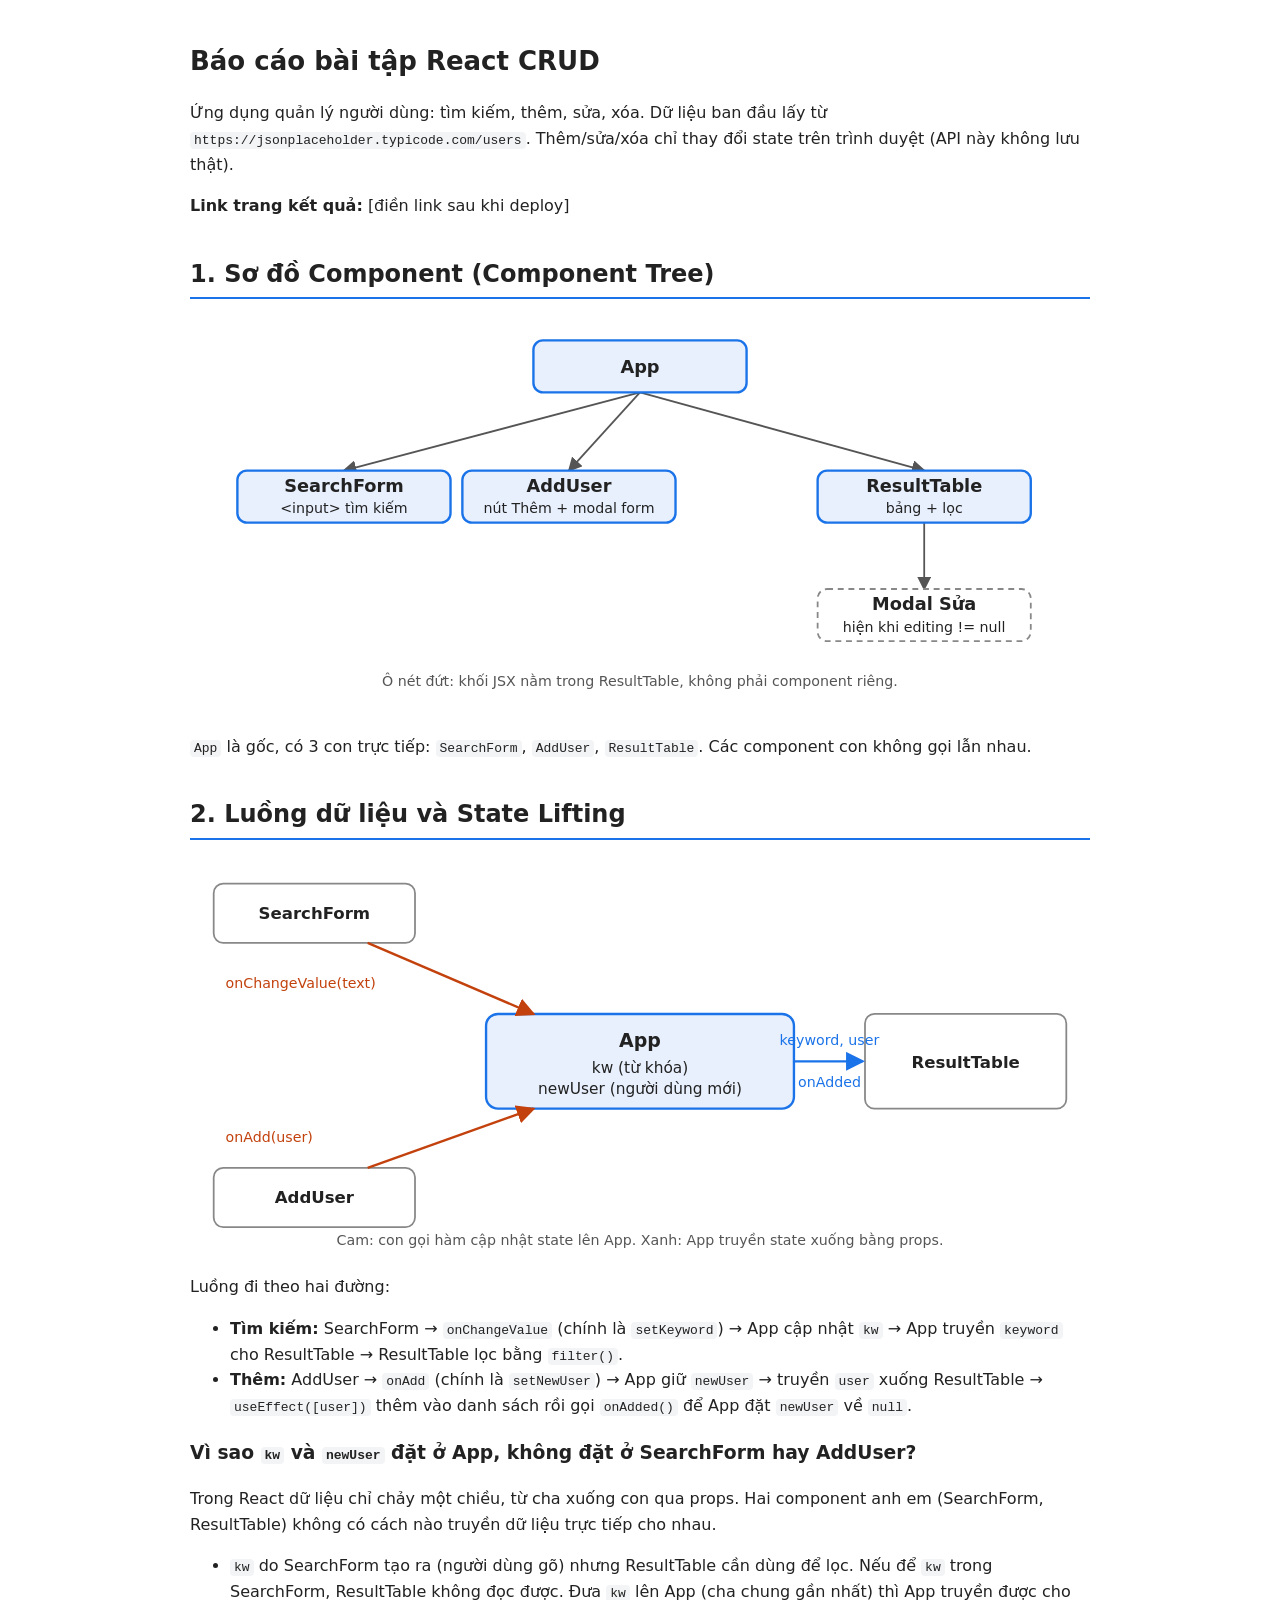
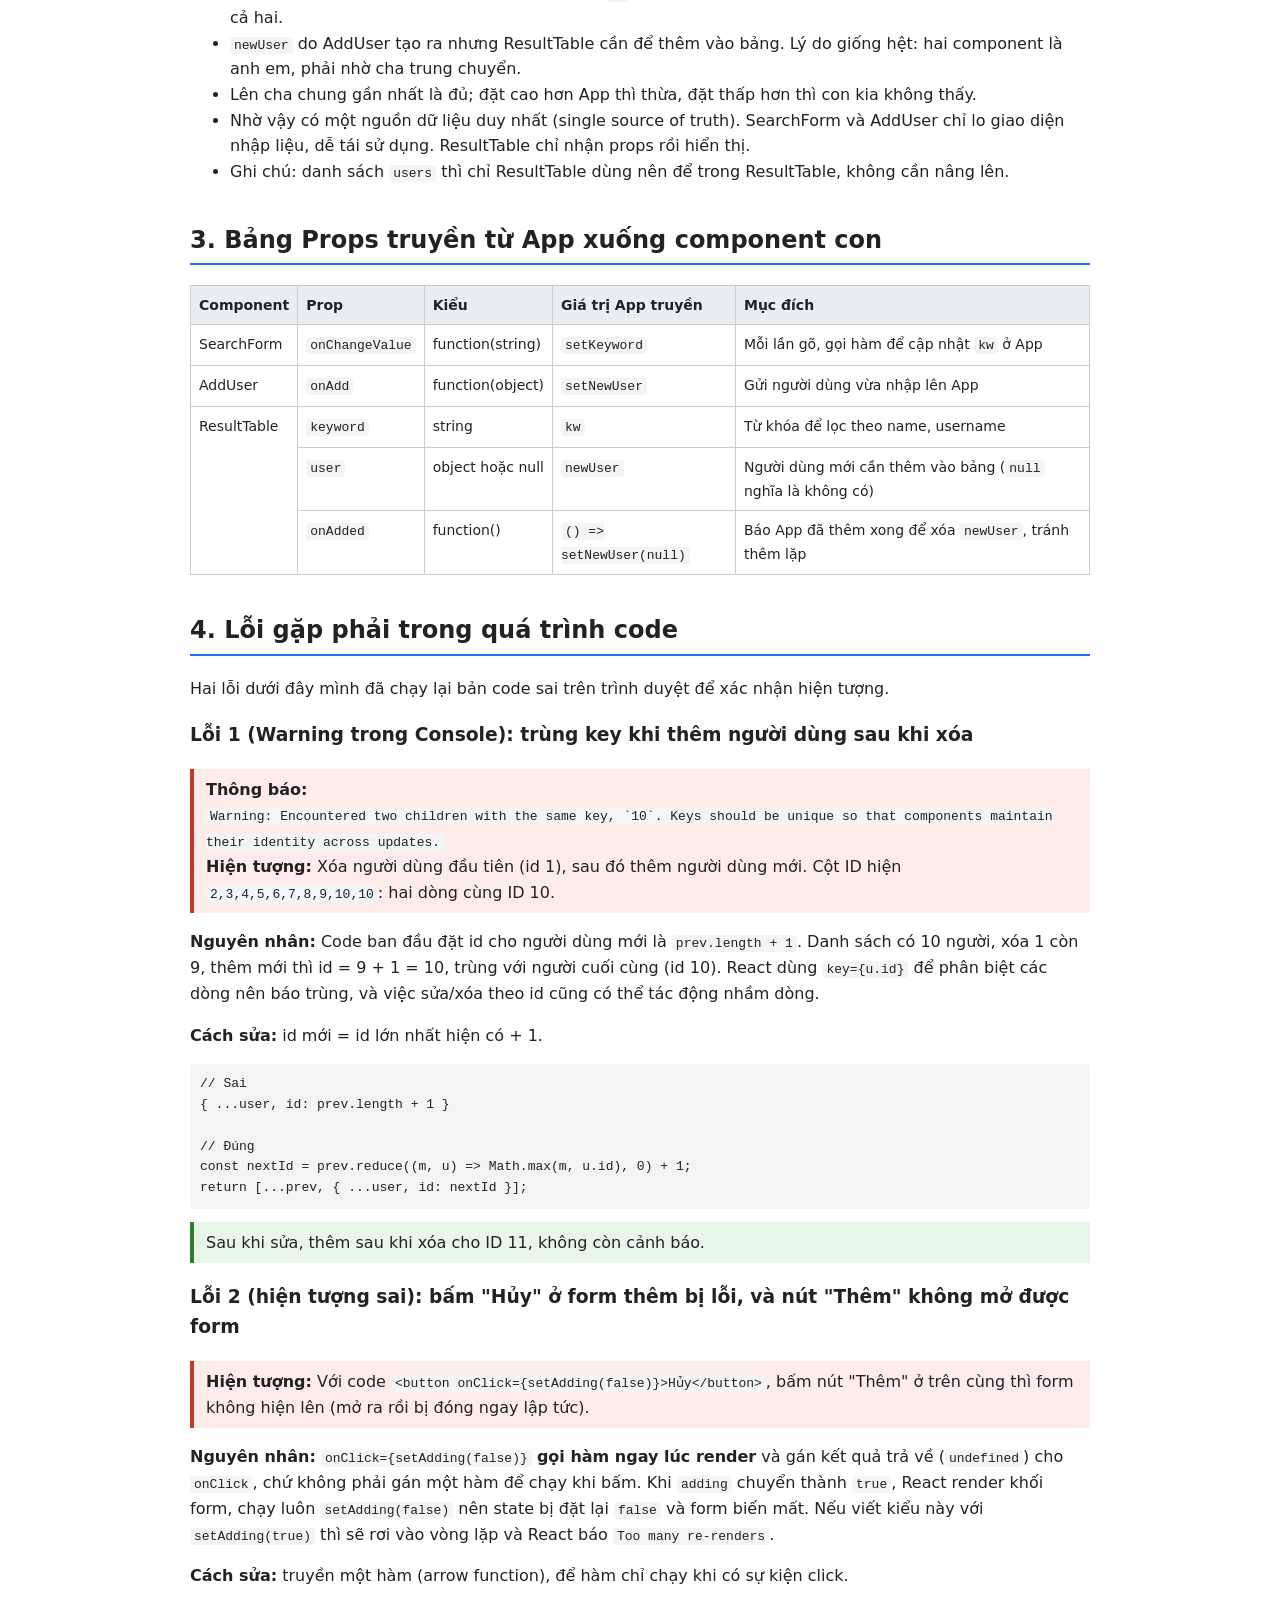
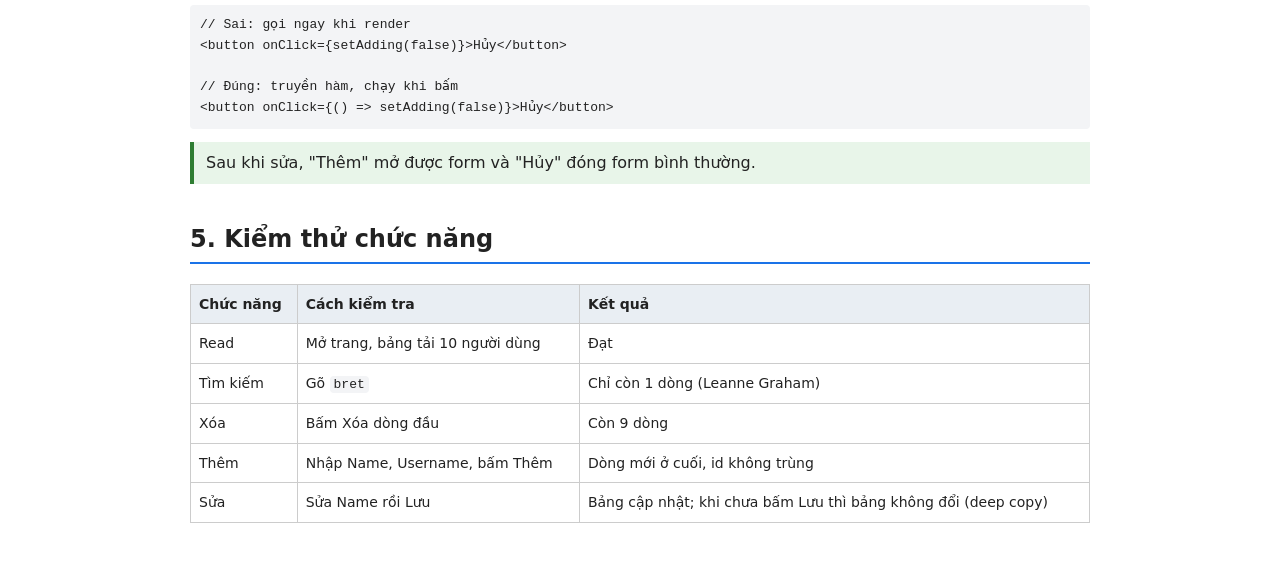
==== report.html @ 2c555ed7 "React CRUD exercise" ====
<!DOCTYPE html>
<html lang="vi">
<head>
  <meta charset="UTF-8" />
  <meta name="viewport" content="width=device-width, initial-scale=1" />
  <title>Báo cáo bài tập React CRUD</title>
  <style>
    body { font-family: system-ui, Arial, sans-serif; max-width: 900px; margin: 0 auto; padding: 24px 16px 60px; line-height: 1.6; color: #222; background: #fff; }
    h1 { font-size: 26px; } h2 { margin-top: 36px; border-bottom: 2px solid #1a73e8; padding-bottom: 4px; }
    table { border-collapse: collapse; width: 100%; margin: 12px 0; font-size: 14px; }
    th, td { border: 1px solid #ccc; padding: 8px; text-align: left; vertical-align: top; }
    th { background: #e9eef3; }
    code, pre { background: #f3f4f6; border-radius: 4px; font-family: Consolas, monospace; font-size: 13px; }
    code { padding: 1px 4px; } pre { padding: 10px; overflow-x: auto; }
    .err { background: #fdecea; border-left: 4px solid #c0392b; padding: 8px 12px; }
    .ok { background: #e8f5e9; border-left: 4px solid #2e7d32; padding: 8px 12px; }
    svg { max-width: 100%; height: auto; }
    svg text { font-family: system-ui, Arial, sans-serif; }
  </style>
</head>
<body>
  <h1>Báo cáo bài tập React CRUD</h1>
  <p>Ứng dụng quản lý người dùng: tìm kiếm, thêm, sửa, xóa. Dữ liệu ban đầu lấy từ
    <code>https://jsonplaceholder.typicode.com/users</code>. Thêm/sửa/xóa chỉ thay đổi state trên trình duyệt (API này không lưu thật).</p>
  <p><b>Link trang kết quả:</b> <span id="app-link">[điền link sau khi deploy]</span></p>

  <h2>1. Sơ đồ Component (Component Tree)</h2>
  <svg viewBox="0 0 760 330" role="img" aria-label="Cây component">
    <defs><marker id="a" markerWidth="8" markerHeight="8" refX="7" refY="4" orient="auto"><path d="M0,0 L8,4 L0,8 z" fill="#555"/></marker></defs>
    <g stroke="#555" stroke-width="1.5" fill="none" marker-end="url(#a)">
      <line x1="380" y1="62" x2="130" y2="128"/><line x1="380" y1="62" x2="320" y2="128"/><line x1="380" y1="62" x2="620" y2="128"/>
      <line x1="620" y1="172" x2="620" y2="228"/>
    </g>
    <g stroke="#1a73e8" stroke-width="2" fill="#e8f0fe">
      <rect x="290" y="18" width="180" height="44" rx="8"/>
      <rect x="40" y="128" width="180" height="44" rx="8"/>
      <rect x="230" y="128" width="180" height="44" rx="8"/>
      <rect x="530" y="128" width="180" height="44" rx="8"/>
    </g>
    <rect x="530" y="228" width="180" height="44" rx="8" fill="#fff" stroke="#888" stroke-width="1.5" stroke-dasharray="5 4"/>
    <g font-size="15" text-anchor="middle" fill="#222">
      <text x="380" y="46" font-weight="700">App</text>
      <text x="130" y="146" font-weight="700">SearchForm</text><text x="130" y="164" font-size="12">&lt;input&gt; tìm kiếm</text>
      <text x="320" y="146" font-weight="700">AddUser</text><text x="320" y="164" font-size="12">nút Thêm + modal form</text>
      <text x="620" y="146" font-weight="700">ResultTable</text><text x="620" y="164" font-size="12">bảng + lọc</text>
      <text x="620" y="246" font-weight="700">Modal Sửa</text><text x="620" y="264" font-size="12">hiện khi editing != null</text>
    </g>
    <text x="380" y="310" font-size="12" text-anchor="middle" fill="#555">Ô nét đứt: khối JSX nằm trong ResultTable, không phải component riêng.</text>
  </svg>
  <p><code>App</code> là gốc, có 3 con trực tiếp: <code>SearchForm</code>, <code>AddUser</code>, <code>ResultTable</code>.
    Các component con không gọi lẫn nhau.</p>

  <h2>2. Luồng dữ liệu và State Lifting</h2>
  <svg viewBox="0 0 760 330" role="img" aria-label="Luồng dữ liệu">
    <defs><marker id="b" markerWidth="8" markerHeight="8" refX="7" refY="4" orient="auto"><path d="M0,0 L8,4 L0,8 z" fill="#c2410c"/></marker>
      <marker id="c" markerWidth="8" markerHeight="8" refX="7" refY="4" orient="auto"><path d="M0,0 L8,4 L0,8 z" fill="#1a73e8"/></marker></defs>
    <rect x="250" y="130" width="260" height="80" rx="10" fill="#e8f0fe" stroke="#1a73e8" stroke-width="2"/>
    <g text-anchor="middle" fill="#222">
      <text x="380" y="158" font-size="16" font-weight="700">App</text>
      <text x="380" y="180" font-size="13">kw (từ khóa)</text>
      <text x="380" y="198" font-size="13">newUser (người dùng mới)</text>
    </g>
    <g fill="#fff" stroke="#888" stroke-width="1.5">
      <rect x="20" y="20" width="170" height="50" rx="8"/><rect x="20" y="260" width="170" height="50" rx="8"/><rect x="570" y="130" width="170" height="80" rx="8"/>
    </g>
    <g text-anchor="middle" font-size="14" font-weight="700" fill="#222">
      <text x="105" y="50">SearchForm</text><text x="105" y="290">AddUser</text><text x="655" y="176">ResultTable</text>
    </g>
    <g stroke="#c2410c" stroke-width="2" fill="none" marker-end="url(#b)">
      <path d="M150,70 L290,130"/><path d="M150,260 L290,210"/>
    </g>
    <g stroke="#1a73e8" stroke-width="2" fill="none" marker-end="url(#c)"><path d="M510,170 L568,170"/></g>
    <g font-size="12" fill="#c2410c"><text x="30" y="108">onChangeValue(text)</text><text x="30" y="238">onAdd(user)</text></g>
    <g font-size="12" fill="#1a73e8" text-anchor="middle"><text x="540" y="156">keyword, user</text><text x="540" y="192">onAdded</text></g>
    <text x="380" y="325" font-size="12" text-anchor="middle" fill="#555">Cam: con gọi hàm cập nhật state lên App. Xanh: App truyền state xuống bằng props.</text>
  </svg>
  <p>Luồng đi theo hai đường:</p>
  <ul>
    <li><b>Tìm kiếm:</b> SearchForm → <code>onChangeValue</code> (chính là <code>setKeyword</code>) → App cập nhật <code>kw</code> → App truyền <code>keyword</code> cho ResultTable → ResultTable lọc bằng <code>filter()</code>.</li>
    <li><b>Thêm:</b> AddUser → <code>onAdd</code> (chính là <code>setNewUser</code>) → App giữ <code>newUser</code> → truyền <code>user</code> xuống ResultTable → <code>useEffect([user])</code> thêm vào danh sách rồi gọi <code>onAdded()</code> để App đặt <code>newUser</code> về <code>null</code>.</li>
  </ul>

  <h3>Vì sao <code>kw</code> và <code>newUser</code> đặt ở App, không đặt ở SearchForm hay AddUser?</h3>
  <p>Trong React dữ liệu chỉ chảy một chiều, từ cha xuống con qua props. Hai component anh em (SearchForm, ResultTable) không có cách nào truyền dữ liệu trực tiếp cho nhau.</p>
  <ul>
    <li><code>kw</code> do SearchForm tạo ra (người dùng gõ) nhưng ResultTable cần dùng để lọc. Nếu để <code>kw</code> trong SearchForm, ResultTable không đọc được. Đưa <code>kw</code> lên App (cha chung gần nhất) thì App truyền được cho cả hai.</li>
    <li><code>newUser</code> do AddUser tạo ra nhưng ResultTable cần để thêm vào bảng. Lý do giống hệt: hai component là anh em, phải nhờ cha trung chuyển.</li>
    <li>Lên cha chung gần nhất là đủ; đặt cao hơn App thì thừa, đặt thấp hơn thì con kia không thấy.</li>
    <li>Nhờ vậy có một nguồn dữ liệu duy nhất (single source of truth). SearchForm và AddUser chỉ lo giao diện nhập liệu, dễ tái sử dụng. ResultTable chỉ nhận props rồi hiển thị.</li>
    <li>Ghi chú: danh sách <code>users</code> thì chỉ ResultTable dùng nên để trong ResultTable, không cần nâng lên.</li>
  </ul>

  <h2>3. Bảng Props truyền từ App xuống component con</h2>
  <table>
    <thead><tr><th>Component</th><th>Prop</th><th>Kiểu</th><th>Giá trị App truyền</th><th>Mục đích</th></tr></thead>
    <tbody>
      <tr><td>SearchForm</td><td><code>onChangeValue</code></td><td>function(string)</td><td><code>setKeyword</code></td><td>Mỗi lần gõ, gọi hàm để cập nhật <code>kw</code> ở App</td></tr>
      <tr><td>AddUser</td><td><code>onAdd</code></td><td>function(object)</td><td><code>setNewUser</code></td><td>Gửi người dùng vừa nhập lên App</td></tr>
      <tr><td rowspan="3">ResultTable</td><td><code>keyword</code></td><td>string</td><td><code>kw</code></td><td>Từ khóa để lọc theo name, username</td></tr>
      <tr><td><code>user</code></td><td>object hoặc null</td><td><code>newUser</code></td><td>Người dùng mới cần thêm vào bảng (<code>null</code> nghĩa là không có)</td></tr>
      <tr><td><code>onAdded</code></td><td>function()</td><td><code>() =&gt; setNewUser(null)</code></td><td>Báo App đã thêm xong để xóa <code>newUser</code>, tránh thêm lặp</td></tr>
    </tbody>
  </table>

  <h2>4. Lỗi gặp phải trong quá trình code</h2>
  <p>Hai lỗi dưới đây mình đã chạy lại bản code sai trên trình duyệt để xác nhận hiện tượng.</p>

  <h3>Lỗi 1 (Warning trong Console): trùng key khi thêm người dùng sau khi xóa</h3>
  <div class="err"><b>Thông báo:</b><br>
    <code>Warning: Encountered two children with the same key, `10`. Keys should be unique so that components maintain their identity across updates.</code><br>
    <b>Hiện tượng:</b> Xóa người dùng đầu tiên (id 1), sau đó thêm người dùng mới. Cột ID hiện <code>2,3,4,5,6,7,8,9,10,10</code>: hai dòng cùng ID 10.</div>
  <p><b>Nguyên nhân:</b> Code ban đầu đặt id cho người dùng mới là <code>prev.length + 1</code>. Danh sách có 10 người, xóa 1 còn 9, thêm mới thì id = 9 + 1 = 10, trùng với người cuối cùng (id 10). React dùng <code>key={u.id}</code> để phân biệt các dòng nên báo trùng, và việc sửa/xóa theo id cũng có thể tác động nhầm dòng.</p>
  <p><b>Cách sửa:</b> id mới = id lớn nhất hiện có + 1.</p>
<pre>// Sai
{ ...user, id: prev.length + 1 }

// Đúng
const nextId = prev.reduce((m, u) =&gt; Math.max(m, u.id), 0) + 1;
return [...prev, { ...user, id: nextId }];</pre>
  <div class="ok">Sau khi sửa, thêm sau khi xóa cho ID 11, không còn cảnh báo.</div>

  <h3>Lỗi 2 (hiện tượng sai): bấm "Hủy" ở form thêm bị lỗi, và nút "Thêm" không mở được form</h3>
  <div class="err"><b>Hiện tượng:</b> Với code <code>&lt;button onClick={setAdding(false)}&gt;Hủy&lt;/button&gt;</code>, bấm nút "Thêm" ở trên cùng thì form không hiện lên (mở ra rồi bị đóng ngay lập tức).</div>
  <p><b>Nguyên nhân:</b> <code>onClick={setAdding(false)}</code> <b>gọi hàm ngay lúc render</b> và gán kết quả trả về (<code>undefined</code>) cho <code>onClick</code>, chứ không phải gán một hàm để chạy khi bấm. Khi <code>adding</code> chuyển thành <code>true</code>, React render khối form, chạy luôn <code>setAdding(false)</code> nên state bị đặt lại <code>false</code> và form biến mất. Nếu viết kiểu này với <code>setAdding(true)</code> thì sẽ rơi vào vòng lặp và React báo <code>Too many re-renders</code>.</p>
  <p><b>Cách sửa:</b> truyền một hàm (arrow function), để hàm chỉ chạy khi có sự kiện click.</p>
<pre>// Sai: gọi ngay khi render
&lt;button onClick={setAdding(false)}&gt;Hủy&lt;/button&gt;

// Đúng: truyền hàm, chạy khi bấm
&lt;button onClick={() =&gt; setAdding(false)}&gt;Hủy&lt;/button&gt;</pre>
  <div class="ok">Sau khi sửa, "Thêm" mở được form và "Hủy" đóng form bình thường.</div>

  <h2>5. Kiểm thử chức năng</h2>
  <table>
    <thead><tr><th>Chức năng</th><th>Cách kiểm tra</th><th>Kết quả</th></tr></thead>
    <tbody>
      <tr><td>Read</td><td>Mở trang, bảng tải 10 người dùng</td><td>Đạt</td></tr>
      <tr><td>Tìm kiếm</td><td>Gõ <code>bret</code></td><td>Chỉ còn 1 dòng (Leanne Graham)</td></tr>
      <tr><td>Xóa</td><td>Bấm Xóa dòng đầu</td><td>Còn 9 dòng</td></tr>
      <tr><td>Thêm</td><td>Nhập Name, Username, bấm Thêm</td><td>Dòng mới ở cuối, id không trùng</td></tr>
      <tr><td>Sửa</td><td>Sửa Name rồi Lưu</td><td>Bảng cập nhật; khi chưa bấm Lưu thì bảng không đổi (deep copy)</td></tr>
    </tbody>
  </table>
</body>
</html>
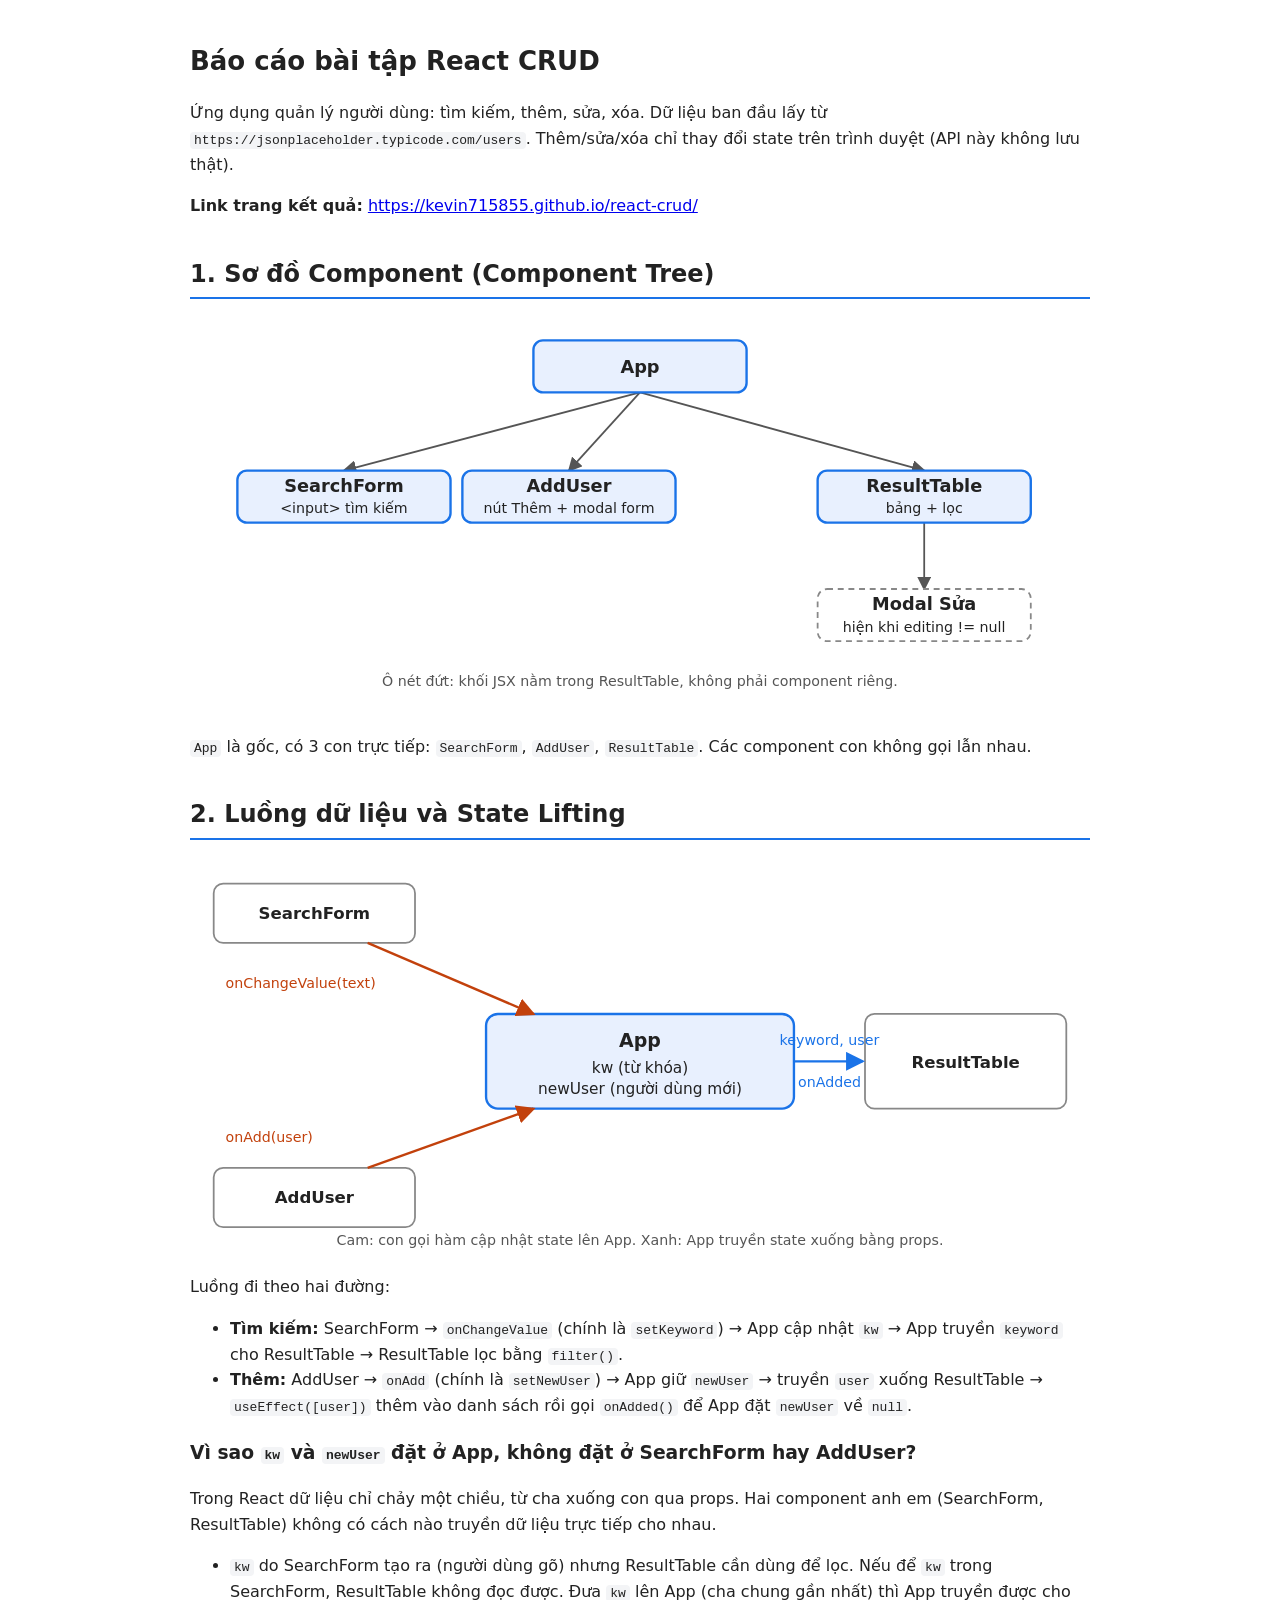
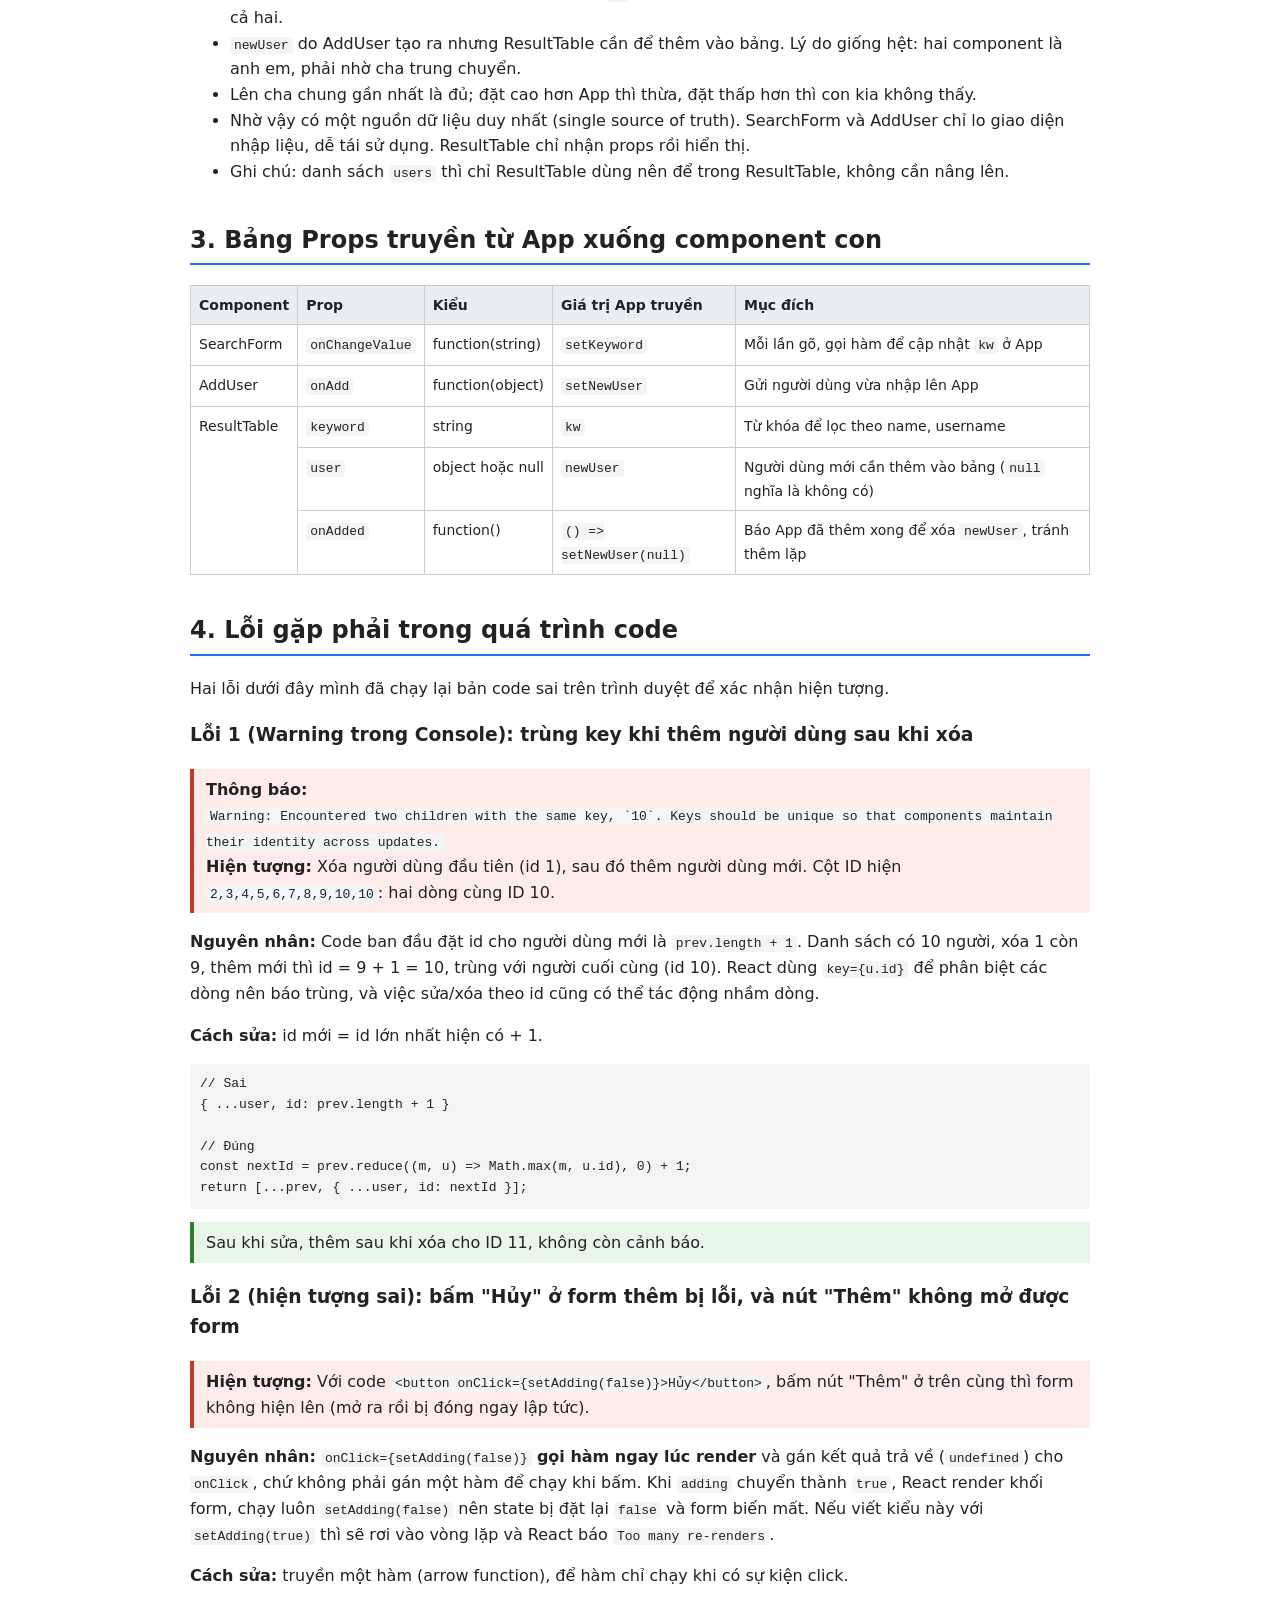
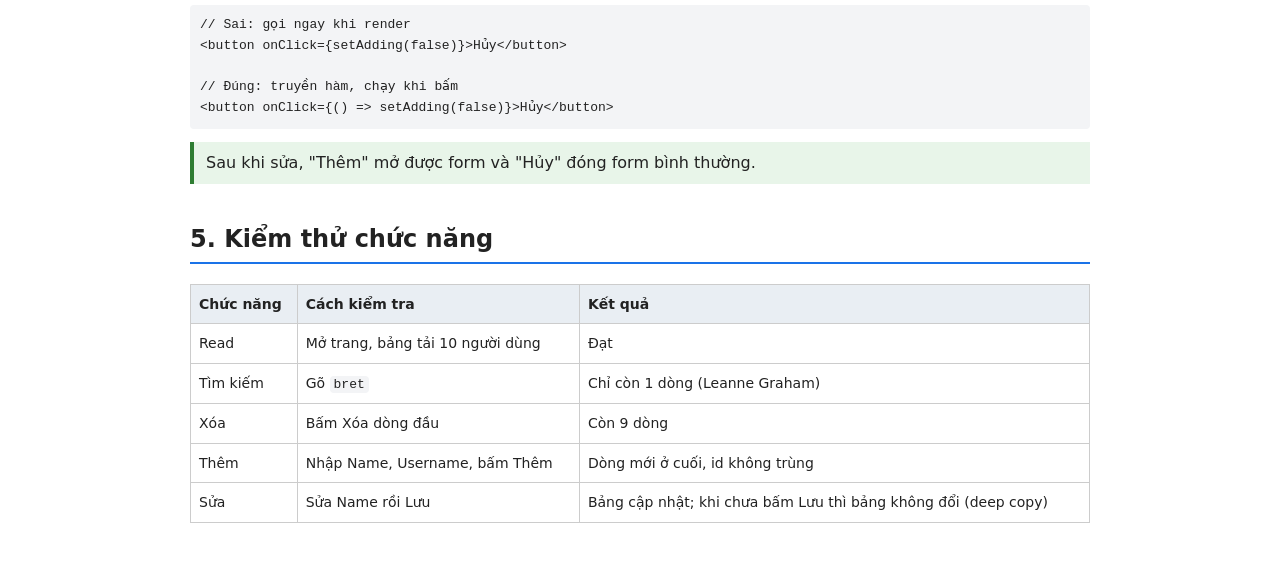
==== commit 9fcd067c: "Add app link to report" ====
--- a/report.html
+++ b/report.html
@@ -22,7 +22,7 @@
   <h1>Báo cáo bài tập React CRUD</h1>
   <p>Ứng dụng quản lý người dùng: tìm kiếm, thêm, sửa, xóa. Dữ liệu ban đầu lấy từ
     <code>https://jsonplaceholder.typicode.com/users</code>. Thêm/sửa/xóa chỉ thay đổi state trên trình duyệt (API này không lưu thật).</p>
-  <p><b>Link trang kết quả:</b> <span id="app-link">[điền link sau khi deploy]</span></p>
+  <p><b>Link trang kết quả:</b> <a href="https://kevin715855.github.io/react-crud/">https://kevin715855.github.io/react-crud/</a></p>
 
   <h2>1. Sơ đồ Component (Component Tree)</h2>
   <svg viewBox="0 0 760 330" role="img" aria-label="Cây component">
